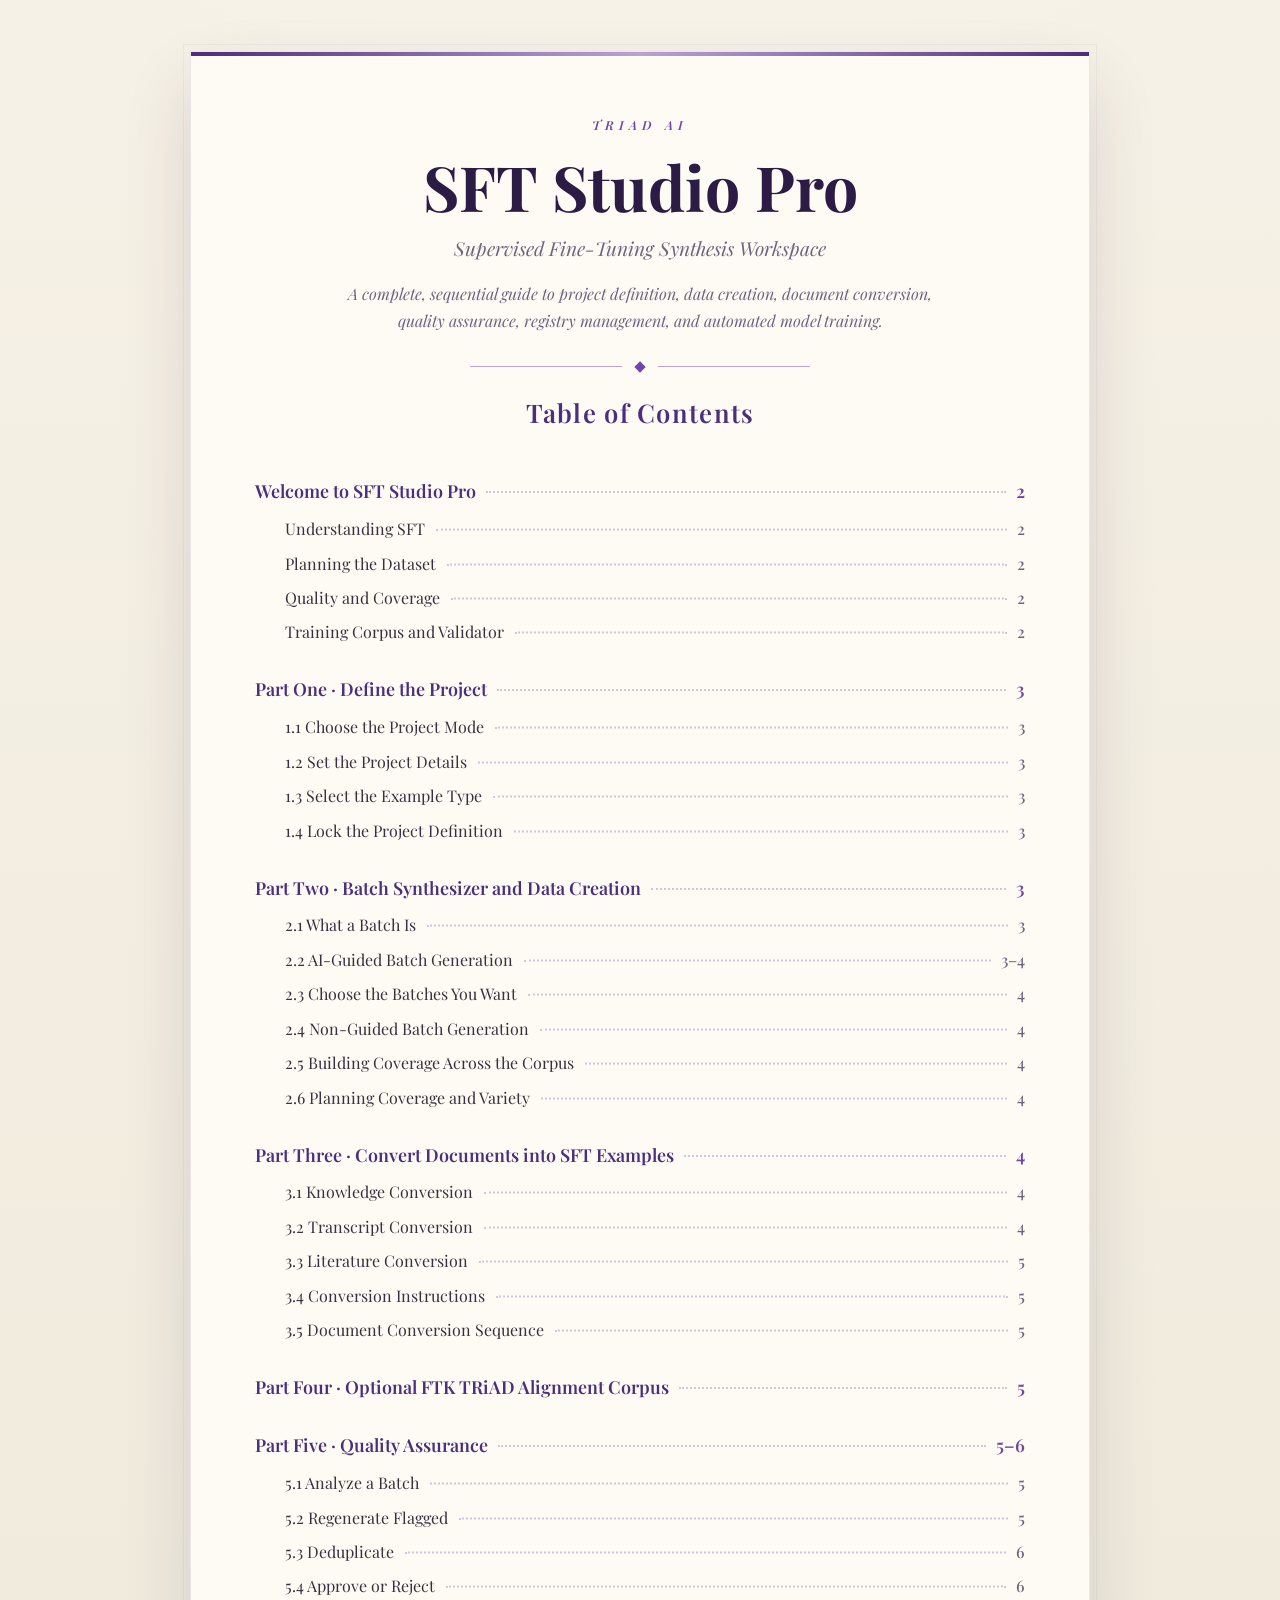
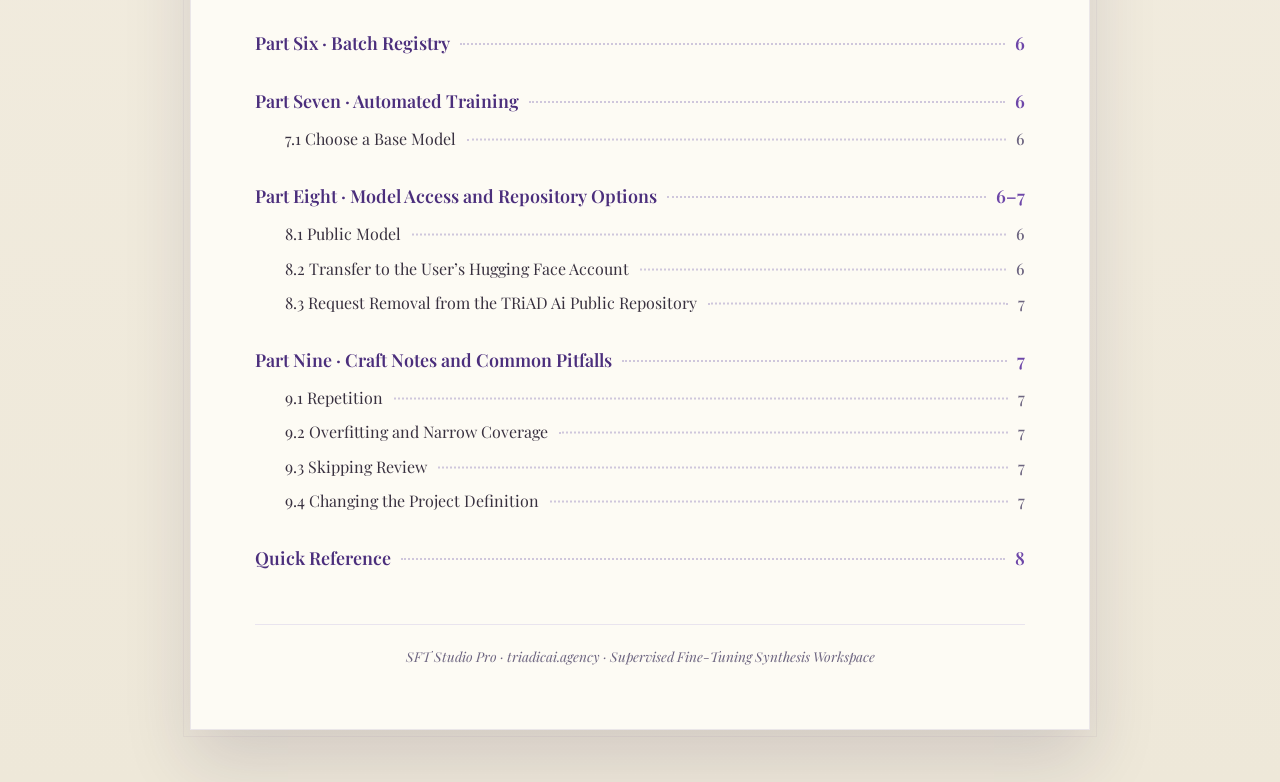
==== index.html @ 9292f86f "Add index.html via Kloak" ====
<!DOCTYPE html>
<html lang="en">
<head>
  <meta charset="UTF-8" />
  <meta name="viewport" content="width=device-width, initial-scale=1.0" />
  <title>SFT Studio Pro · User Manual · Table of Contents</title>
  <meta name="description" content="Table of contents for the SFT Studio Pro user manual — Supervised Fine-Tuning Synthesis Workspace." />
  <link rel="preconnect" href="https://fonts.googleapis.com" />
  <link rel="preconnect" href="https://fonts.gstatic.com" crossorigin />
  <link href="https://fonts.googleapis.com/css2?family=Playfair+Display:ital,wght@0,400;0,500;0,600;0,700;1,400;1,500&display=swap" rel="stylesheet" />
  <link rel="stylesheet" href="styles.css" />
</head>
<body>
  <main class="page">

    <header class="masthead">
      <p class="masthead__brand">TRiAD Ai</p>
      <h1 class="masthead__title">SFT Studio Pro</h1>
      <p class="masthead__subtitle">Supervised Fine-Tuning Synthesis Workspace</p>
      <p class="masthead__desc">A complete, sequential guide to project definition, data creation, document conversion, quality assurance, registry management, and automated model training.</p>
      <div class="masthead__rule" aria-hidden="true">
        <span class="masthead__line"></span>
        <span class="masthead__diamond"></span>
        <span class="masthead__line"></span>
      </div>
      <p class="masthead__toc">Table of Contents</p>
    </header>

    <nav class="toc" aria-label="Table of contents">
      <ul class="toc__list">

        <li class="toc__group">
          <a class="toc__row toc__row--part" href="welcome.html">
            <span class="toc__title">Welcome to SFT Studio Pro</span>
            <span class="toc__leader" aria-hidden="true"></span>
            <span class="toc__page">2</span>
          </a>
          <ul class="toc__children">
            <li><a class="toc__row toc__row--child" href="welcome.html#understanding-sft"><span class="toc__title">Understanding SFT</span><span class="toc__leader" aria-hidden="true"></span><span class="toc__page">2</span></a></li>
            <li><a class="toc__row toc__row--child" href="welcome.html#planning-the-dataset"><span class="toc__title">Planning the Dataset</span><span class="toc__leader" aria-hidden="true"></span><span class="toc__page">2</span></a></li>
            <li><a class="toc__row toc__row--child" href="welcome.html#quality-and-coverage"><span class="toc__title">Quality and Coverage</span><span class="toc__leader" aria-hidden="true"></span><span class="toc__page">2</span></a></li>
            <li><a class="toc__row toc__row--child" href="welcome.html#training-corpus-and-validator"><span class="toc__title">Training Corpus and Validator</span><span class="toc__leader" aria-hidden="true"></span><span class="toc__page">2</span></a></li>
          </ul>
        </li>

        <li class="toc__group">
          <a class="toc__row toc__row--part" href="part-one-define-the-project.html">
            <span class="toc__title">Part One · Define the Project</span>
            <span class="toc__leader" aria-hidden="true"></span>
            <span class="toc__page">3</span>
          </a>
          <ul class="toc__children">
            <li><a class="toc__row toc__row--child" href="part-one-define-the-project.html#choose-the-project-mode"><span class="toc__title">1.1 Choose the Project Mode</span><span class="toc__leader" aria-hidden="true"></span><span class="toc__page">3</span></a></li>
            <li><a class="toc__row toc__row--child" href="part-one-define-the-project.html#set-the-project-details"><span class="toc__title">1.2 Set the Project Details</span><span class="toc__leader" aria-hidden="true"></span><span class="toc__page">3</span></a></li>
            <li><a class="toc__row toc__row--child" href="part-one-define-the-project.html#select-the-example-type"><span class="toc__title">1.3 Select the Example Type</span><span class="toc__leader" aria-hidden="true"></span><span class="toc__page">3</span></a></li>
            <li><a class="toc__row toc__row--child" href="part-one-define-the-project.html#lock-the-project-definition"><span class="toc__title">1.4 Lock the Project Definition</span><span class="toc__leader" aria-hidden="true"></span><span class="toc__page">3</span></a></li>
          </ul>
        </li>

        <li class="toc__group">
          <a class="toc__row toc__row--part" href="part-two-batch-synthesizer.html">
            <span class="toc__title">Part Two · Batch Synthesizer and Data Creation</span>
            <span class="toc__leader" aria-hidden="true"></span>
            <span class="toc__page">3</span>
          </a>
          <ul class="toc__children">
            <li><a class="toc__row toc__row--child" href="part-two-batch-synthesizer.html#what-a-batch-is"><span class="toc__title">2.1 What a Batch Is</span><span class="toc__leader" aria-hidden="true"></span><span class="toc__page">3</span></a></li>
            <li><a class="toc__row toc__row--child" href="part-two-batch-synthesizer.html#ai-guided-batch-generation"><span class="toc__title">2.2 AI-Guided Batch Generation</span><span class="toc__leader" aria-hidden="true"></span><span class="toc__page">3–4</span></a></li>
            <li><a class="toc__row toc__row--child" href="part-two-batch-synthesizer.html#choose-the-batches-you-want"><span class="toc__title">2.3 Choose the Batches You Want</span><span class="toc__leader" aria-hidden="true"></span><span class="toc__page">4</span></a></li>
            <li><a class="toc__row toc__row--child" href="part-two-batch-synthesizer.html#non-guided-batch-generation"><span class="toc__title">2.4 Non-Guided Batch Generation</span><span class="toc__leader" aria-hidden="true"></span><span class="toc__page">4</span></a></li>
            <li><a class="toc__row toc__row--child" href="part-two-batch-synthesizer.html#building-coverage-across-the-corpus"><span class="toc__title">2.5 Building Coverage Across the Corpus</span><span class="toc__leader" aria-hidden="true"></span><span class="toc__page">4</span></a></li>
            <li><a class="toc__row toc__row--child" href="part-two-batch-synthesizer.html#planning-coverage-and-variety"><span class="toc__title">2.6 Planning Coverage and Variety</span><span class="toc__leader" aria-hidden="true"></span><span class="toc__page">4</span></a></li>
          </ul>
        </li>

        <li class="toc__group">
          <a class="toc__row toc__row--part" href="part-three-document-converter.html">
            <span class="toc__title">Part Three · Convert Documents into SFT Examples</span>
            <span class="toc__leader" aria-hidden="true"></span>
            <span class="toc__page">4</span>
          </a>
          <ul class="toc__children">
            <li><a class="toc__row toc__row--child" href="part-three-document-converter.html#knowledge-conversion"><span class="toc__title">3.1 Knowledge Conversion</span><span class="toc__leader" aria-hidden="true"></span><span class="toc__page">4</span></a></li>
            <li><a class="toc__row toc__row--child" href="part-three-document-converter.html#transcript-conversion"><span class="toc__title">3.2 Transcript Conversion</span><span class="toc__leader" aria-hidden="true"></span><span class="toc__page">4</span></a></li>
            <li><a class="toc__row toc__row--child" href="part-three-document-converter.html#literature-conversion"><span class="toc__title">3.3 Literature Conversion</span><span class="toc__leader" aria-hidden="true"></span><span class="toc__page">5</span></a></li>
            <li><a class="toc__row toc__row--child" href="part-three-document-converter.html#conversion-instructions"><span class="toc__title">3.4 Conversion Instructions</span><span class="toc__leader" aria-hidden="true"></span><span class="toc__page">5</span></a></li>
            <li><a class="toc__row toc__row--child" href="part-three-document-converter.html#document-conversion-sequence"><span class="toc__title">3.5 Document Conversion Sequence</span><span class="toc__leader" aria-hidden="true"></span><span class="toc__page">5</span></a></li>
          </ul>
        </li>

        <li class="toc__group">
          <a class="toc__row toc__row--part" href="part-four-ftk-corpus.html">
            <span class="toc__title">Part Four · Optional FTK TRiAD Alignment Corpus</span>
            <span class="toc__leader" aria-hidden="true"></span>
            <span class="toc__page">5</span>
          </a>
        </li>

        <li class="toc__group">
          <a class="toc__row toc__row--part" href="part-five-quality-assurance.html">
            <span class="toc__title">Part Five · Quality Assurance</span>
            <span class="toc__leader" aria-hidden="true"></span>
            <span class="toc__page">5–6</span>
          </a>
          <ul class="toc__children">
            <li><a class="toc__row toc__row--child" href="part-five-quality-assurance.html#analyze-a-batch"><span class="toc__title">5.1 Analyze a Batch</span><span class="toc__leader" aria-hidden="true"></span><span class="toc__page">5</span></a></li>
            <li><a class="toc__row toc__row--child" href="part-five-quality-assurance.html#regenerate-flagged"><span class="toc__title">5.2 Regenerate Flagged</span><span class="toc__leader" aria-hidden="true"></span><span class="toc__page">5</span></a></li>
            <li><a class="toc__row toc__row--child" href="part-five-quality-assurance.html#deduplicate"><span class="toc__title">5.3 Deduplicate</span><span class="toc__leader" aria-hidden="true"></span><span class="toc__page">6</span></a></li>
            <li><a class="toc__row toc__row--child" href="part-five-quality-assurance.html#approve-or-reject"><span class="toc__title">5.4 Approve or Reject</span><span class="toc__leader" aria-hidden="true"></span><span class="toc__page">6</span></a></li>
          </ul>
        </li>

        <li class="toc__group">
          <a class="toc__row toc__row--part" href="part-six-batch-registry.html">
            <span class="toc__title">Part Six · Batch Registry</span>
            <span class="toc__leader" aria-hidden="true"></span>
            <span class="toc__page">6</span>
          </a>
        </li>

        <li class="toc__group">
          <a class="toc__row toc__row--part" href="part-seven-automated-training.html">
            <span class="toc__title">Part Seven · Automated Training</span>
            <span class="toc__leader" aria-hidden="true"></span>
            <span class="toc__page">6</span>
          </a>
          <ul class="toc__children">
            <li><a class="toc__row toc__row--child" href="part-seven-automated-training.html#choose-a-base-model"><span class="toc__title">7.1 Choose a Base Model</span><span class="toc__leader" aria-hidden="true"></span><span class="toc__page">6</span></a></li>
          </ul>
        </li>

        <li class="toc__group">
          <a class="toc__row toc__row--part" href="part-eight-model-access.html">
            <span class="toc__title">Part Eight · Model Access and Repository Options</span>
            <span class="toc__leader" aria-hidden="true"></span>
            <span class="toc__page">6–7</span>
          </a>
          <ul class="toc__children">
            <li><a class="toc__row toc__row--child" href="part-eight-model-access.html#public-model"><span class="toc__title">8.1 Public Model</span><span class="toc__leader" aria-hidden="true"></span><span class="toc__page">6</span></a></li>
            <li><a class="toc__row toc__row--child" href="part-eight-model-access.html#transfer-to-hugging-face"><span class="toc__title">8.2 Transfer to the User’s Hugging Face Account</span><span class="toc__leader" aria-hidden="true"></span><span class="toc__page">6</span></a></li>
            <li><a class="toc__row toc__row--child" href="part-eight-model-access.html#request-removal"><span class="toc__title">8.3 Request Removal from the TRiAD Ai Public Repository</span><span class="toc__leader" aria-hidden="true"></span><span class="toc__page">7</span></a></li>
          </ul>
        </li>

        <li class="toc__group">
          <a class="toc__row toc__row--part" href="part-nine-craft-notes.html">
            <span class="toc__title">Part Nine · Craft Notes and Common Pitfalls</span>
            <span class="toc__leader" aria-hidden="true"></span>
            <span class="toc__page">7</span>
          </a>
          <ul class="toc__children">
            <li><a class="toc__row toc__row--child" href="part-nine-craft-notes.html#repetition"><span class="toc__title">9.1 Repetition</span><span class="toc__leader" aria-hidden="true"></span><span class="toc__page">7</span></a></li>
            <li><a class="toc__row toc__row--child" href="part-nine-craft-notes.html#overfitting-and-narrow-coverage"><span class="toc__title">9.2 Overfitting and Narrow Coverage</span><span class="toc__leader" aria-hidden="true"></span><span class="toc__page">7</span></a></li>
            <li><a class="toc__row toc__row--child" href="part-nine-craft-notes.html#skipping-review"><span class="toc__title">9.3 Skipping Review</span><span class="toc__leader" aria-hidden="true"></span><span class="toc__page">7</span></a></li>
            <li><a class="toc__row toc__row--child" href="part-nine-craft-notes.html#changing-the-project-definition"><span class="toc__title">9.4 Changing the Project Definition</span><span class="toc__leader" aria-hidden="true"></span><span class="toc__page">7</span></a></li>
          </ul>
        </li>

        <li class="toc__group">
          <a class="toc__row toc__row--part" href="quick-reference.html">
            <span class="toc__title">Quick Reference</span>
            <span class="toc__leader" aria-hidden="true"></span>
            <span class="toc__page">8</span>
          </a>
        </li>

      </ul>
    </nav>

    <footer class="colophon">
      <p>SFT Studio Pro · triadicai.agency · Supervised Fine-Tuning Synthesis Workspace</p>
    </footer>

  </main>
</body>
</html>
---- styles.css ----
/* SFT Studio Pro · User Manual
   Palette: purple / light grey / cream · Typeface: Playfair Display */

:root {
  --cream: #f6f1e6;
  --cream-deep: #eee8d9;
  --paper: #fdfbf4;

  --grey-050: #f2eff5;
  --grey-100: #e9e4ee;
  --grey-300: #cfc7dc;

  --purple-300: #b7a3d6;
  --purple-500: #6d46a8;
  --purple-700: #4b2e7c;
  --purple-900: #2c1b45;

  --ink: #38303f;
  --ink-soft: #6d6580;

  --shadow: 0 32px 64px rgba(44, 27, 69, 0.14);
}

* {
  box-sizing: border-box;
}

body {
  margin: 0;
  min-height: 100vh;
  background:
    radial-gradient(1200px 600px at 50% -10%, #faf6ec 0%, transparent 60%),
    linear-gradient(180deg, var(--cream) 0%, var(--cream-deep) 100%);
  font-family: "Playfair Display", Georgia, "Times New Roman", serif;
  color: var(--ink);
  padding: clamp(1rem, 4vw, 3.5rem) 1rem;
}

/* ---------- Paper sheet ---------- */

.page {
  max-width: 900px;
  margin: 0 auto;
  background: var(--paper);
  border: 1px solid rgba(75, 46, 124, 0.10);
  outline: 1px solid rgba(75, 46, 124, 0.05);
  outline-offset: 6px;
  box-shadow: var(--shadow);
  padding: clamp(2rem, 5vw, 4rem) clamp(1.25rem, 5vw, 4rem);
  position: relative;
}

.page::before {
  content: "";
  position: absolute;
  inset: 0 0 auto 0;
  height: 4px;
  background: linear-gradient(90deg, var(--purple-700), var(--purple-300), var(--purple-700));
}

/* ---------- Masthead (ToC) ---------- */

.masthead {
  text-align: center;
}

.masthead__brand {
  margin: 0 0 1.25rem;
  font-size: 0.78rem;
  font-weight: 600;
  font-style: italic;
  letter-spacing: 0.42em;
  text-transform: uppercase;
  color: var(--purple-500);
}

.masthead__title {
  margin: 0;
  font-size: clamp(2.4rem, 6.5vw, 3.9rem);
  font-weight: 700;
  line-height: 1.08;
  color: var(--purple-900);
}

.masthead__subtitle {
  margin: 0.9rem 0 0;
  font-size: clamp(1rem, 2.4vw, 1.2rem);
  font-style: italic;
  color: var(--ink-soft);
}

.masthead__desc {
  margin: 1.2rem auto 0;
  max-width: 38rem;
  font-size: 1rem;
  font-style: italic;
  line-height: 1.7;
  color: var(--ink-soft);
}

.masthead__rule {
  display: flex;
  align-items: center;
  justify-content: center;
  gap: 0.85rem;
  margin: 1.75rem auto 1.5rem;
  max-width: 340px;
}

.masthead__line {
  flex: 1;
  height: 1px;
  background: var(--purple-300);
}

.masthead__diamond {
  width: 8px;
  height: 8px;
  background: var(--purple-500);
  transform: rotate(45deg);
  flex: none;
}

.masthead__toc {
  margin: 0;
  font-size: clamp(1.25rem, 3vw, 1.6rem);
  font-weight: 600;
  letter-spacing: 0.05em;
  color: var(--purple-700);
}

/* ---------- Table of contents ---------- */

.toc {
  margin-top: 2.75rem;
}

.toc__list,
.toc__children {
  list-style: none;
  margin: 0;
  padding: 0;
}

.toc__group + .toc__group {
  margin-top: 1.35rem;
}

.toc__children {
  padding-left: 1.9rem;
  margin-top: 0.15rem;
}

.toc__row {
  display: flex;
  align-items: baseline;
  text-decoration: none;
  color: inherit;
  padding: 0.42rem 0.9rem;
  margin: 0 -0.9rem;
  border-radius: 6px;
  transition: background-color 160ms ease;
}

.toc__row:hover {
  background-color: var(--grey-050);
}

.toc__row:focus-visible {
  outline: 2px solid var(--purple-500);
  outline-offset: 2px;
}

.toc__row--part {
  font-size: 1.12rem;
  font-weight: 600;
  color: var(--purple-700);
}

.toc__row--part .toc__page {
  font-weight: 600;
  color: var(--purple-500);
}

.toc__row--child {
  font-size: 1rem;
  font-weight: 400;
  color: var(--ink);
}

.toc__leader {
  flex: 1 1 auto;
  min-width: 1.75rem;
  margin: 0 0.65rem;
  border-bottom: 2px dotted var(--grey-300);
  transform: translateY(-0.28em);
}

.toc__page {
  flex: none;
  font-variant-numeric: tabular-nums;
  font-weight: 500;
  color: var(--ink-soft);
  text-align: right;
}

/* ---------- Content page chrome ---------- */

.topline {
  display: flex;
  align-items: center;
  justify-content: space-between;
  gap: 1rem;
  margin-bottom: 2.25rem;
  padding-bottom: 1rem;
  border-bottom: 1px solid var(--grey-100);
}

.topline__brand {
  font-size: 0.75rem;
  font-style: italic;
  letter-spacing: 0.35em;
  text-transform: uppercase;
  color: var(--purple-500);
}

.topline a {
  font-size: 0.95rem;
  font-weight: 600;
  color: var(--purple-700);
  text-decoration: none;
}

.topline a:hover {
  text-decoration: underline;
}

.doc-head {
  margin-bottom: 2rem;
}

.doc-head__kicker {
  margin: 0 0 0.5rem;
  font-size: 0.75rem;
  font-style: italic;
  letter-spacing: 0.35em;
  text-transform: uppercase;
  color: var(--purple-500);
}

.doc-head h1 {
  margin: 0;
  font-size: clamp(1.9rem, 4.5vw, 2.6rem);
  font-weight: 700;
  line-height: 1.15;
  color: var(--purple-900);
}

.doc__section {
  scroll-margin-top: 1.5rem;
}

.doc h2 {
  margin: 2.4rem 0 0.75rem;
  font-size: 1.45rem;
  font-weight: 700;
  color: var(--purple-700);
}

.doc h2:first-of-type {
  margin-top: 0;
}

.doc h3 {
  margin: 1.75rem 0 0.5rem;
  font-size: 1.15rem;
  font-weight: 600;
  color: var(--purple-700);
}

.doc p {
  margin: 0.8rem 0;
  font-size: 1.02rem;
  line-height: 1.75;
}

.doc ul,
.doc ol {
  margin: 0.8rem 0;
  padding-left: 1.5rem;
  font-size: 1.02rem;
  line-height: 1.75;
}

.doc li + li {
  margin-top: 0.35rem;
}

.doc strong {
  color: var(--purple-900);
}

.doc hr {
  margin: 2.5rem auto;
  border: none;
  border-top: 1px solid var(--grey-100);
}

/* ---------- Tables ---------- */

.table-scroll {
  overflow-x: auto;
  margin: 1.1rem 0 1.5rem;
  border: 1px solid var(--grey-100);
  border-radius: 8px;
}

.table-scroll table {
  width: 100%;
  border-collapse: collapse;
  font-size: 0.98rem;
  line-height: 1.5;
  background: var(--paper);
}

.table-scroll th {
  background: var(--grey-050);
  color: var(--purple-700);
  font-weight: 700;
  text-align: left;
  padding: 0.7rem 0.9rem;
  border-bottom: 2px solid var(--purple-300);
  white-space: nowrap;
}

.table-scroll td {
  padding: 0.65rem 0.9rem;
  border-bottom: 1px solid var(--grey-100);
  vertical-align: top;
}

.table-scroll tr:last-child td {
  border-bottom: none;
}

.table-scroll tr:hover td {
  background: var(--grey-050);
}

/* ---------- Prev / next navigation ---------- */

.pagenav {
  display: grid;
  grid-template-columns: 1fr auto 1fr;
  align-items: center;
  gap: 1rem;
  margin-top: 3rem;
  padding-top: 1.5rem;
  border-top: 1px solid var(--grey-100);
}

.pagenav a {
  display: inline-block;
  padding: 0.6rem 1rem;
  border: 1px solid var(--grey-300);
  border-radius: 6px;
  font-size: 0.95rem;
  font-weight: 600;
  color: var(--purple-700);
  text-decoration: none;
  transition: background-color 160ms ease, border-color 160ms ease;
}

.pagenav a:hover {
  background: var(--grey-050);
  border-color: var(--purple-300);
}

.pagenav__toc {
  text-align: center;
}

.pagenav__next {
  text-align: right;
  justify-self: end;
}

.pagenav__spacer {
  visibility: hidden;
}

/* ---------- Colophon ---------- */

.colophon {
  margin-top: 3rem;
  padding-top: 1.4rem;
  border-top: 1px solid var(--grey-100);
  text-align: center;
}

.colophon p {
  margin: 0;
  font-size: 0.85rem;
  font-style: italic;
  color: var(--ink-soft);
}

/* ---------- Responsive ---------- */

@media (max-width: 640px) {
  .toc__children {
    padding-left: 1.05rem;
  }

  .toc__row--part {
    font-size: 1.05rem;
  }

  .toc__row--child {
    font-size: 0.95rem;
  }

  .pagenav {
    grid-template-columns: 1fr;
    text-align: center;
  }

  .pagenav__next {
    justify-self: stretch;
  }

  .pagenav__spacer {
    display: none;
  }
}
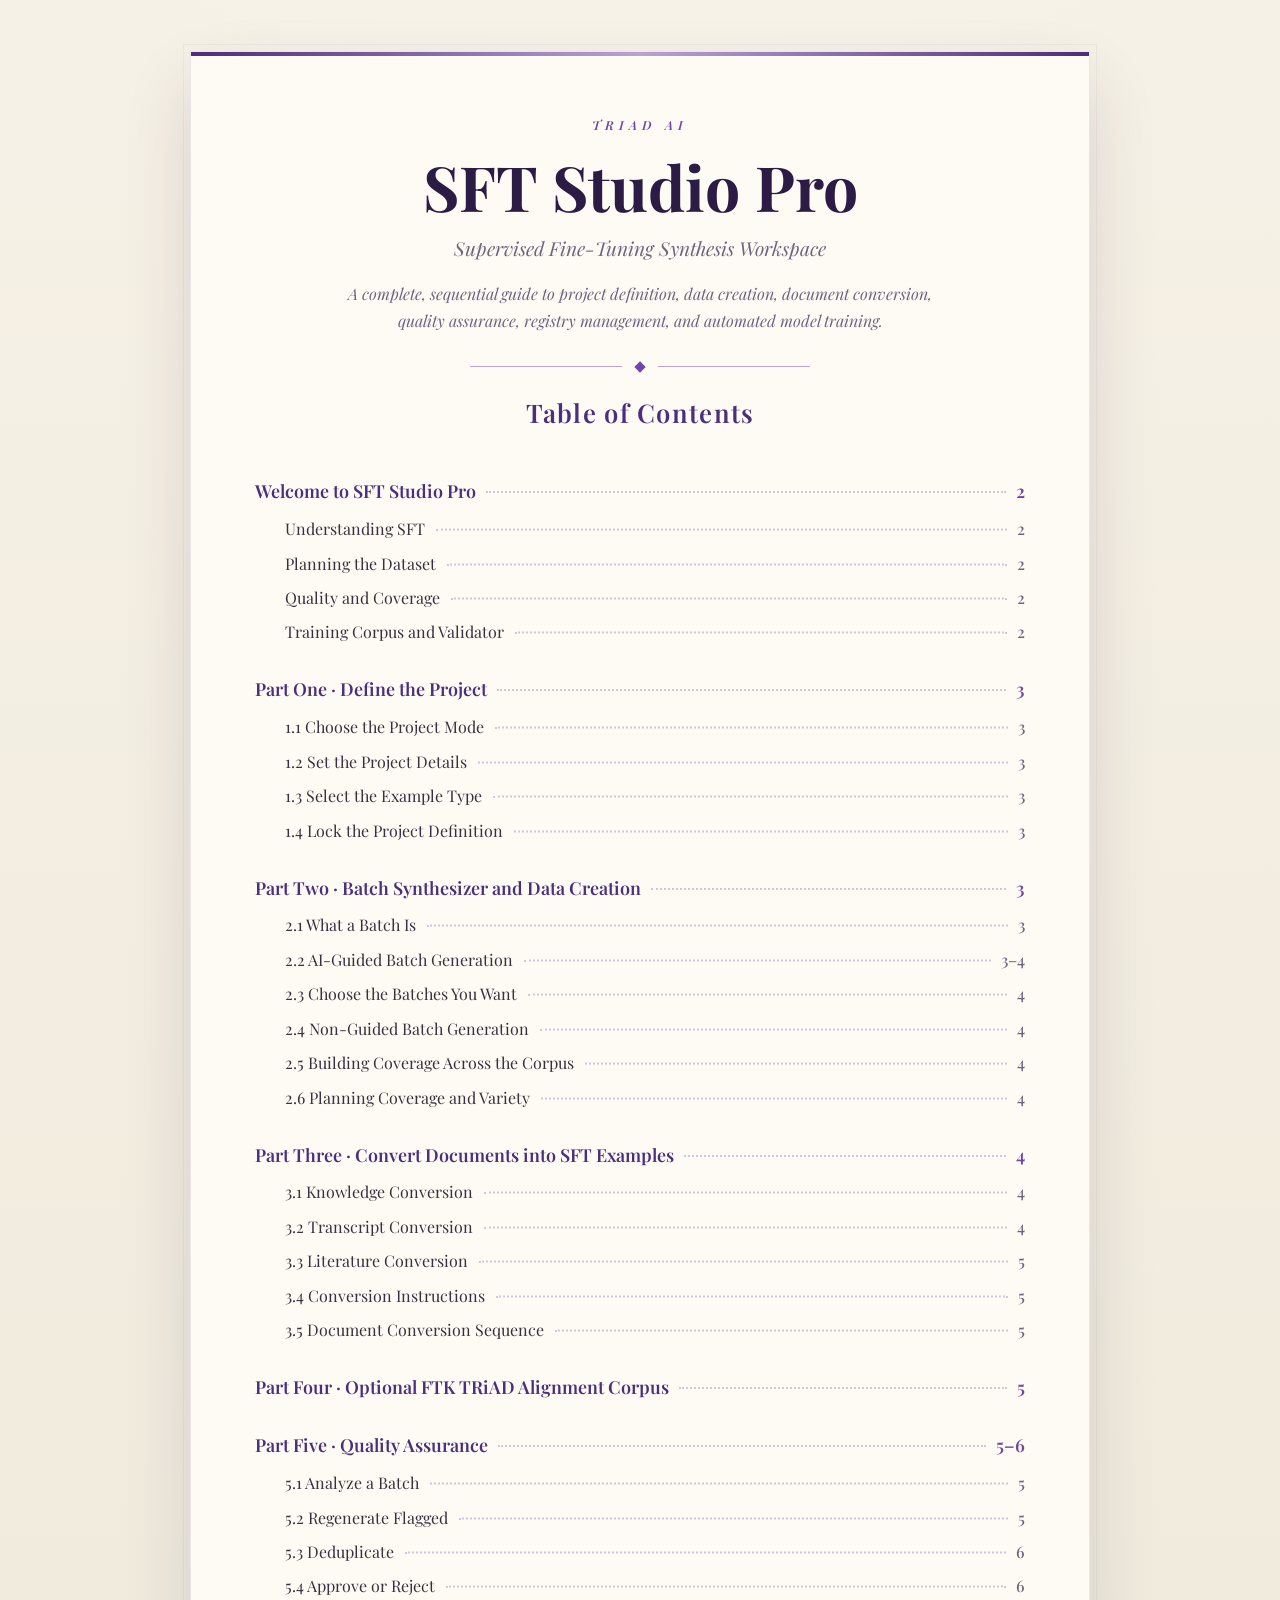
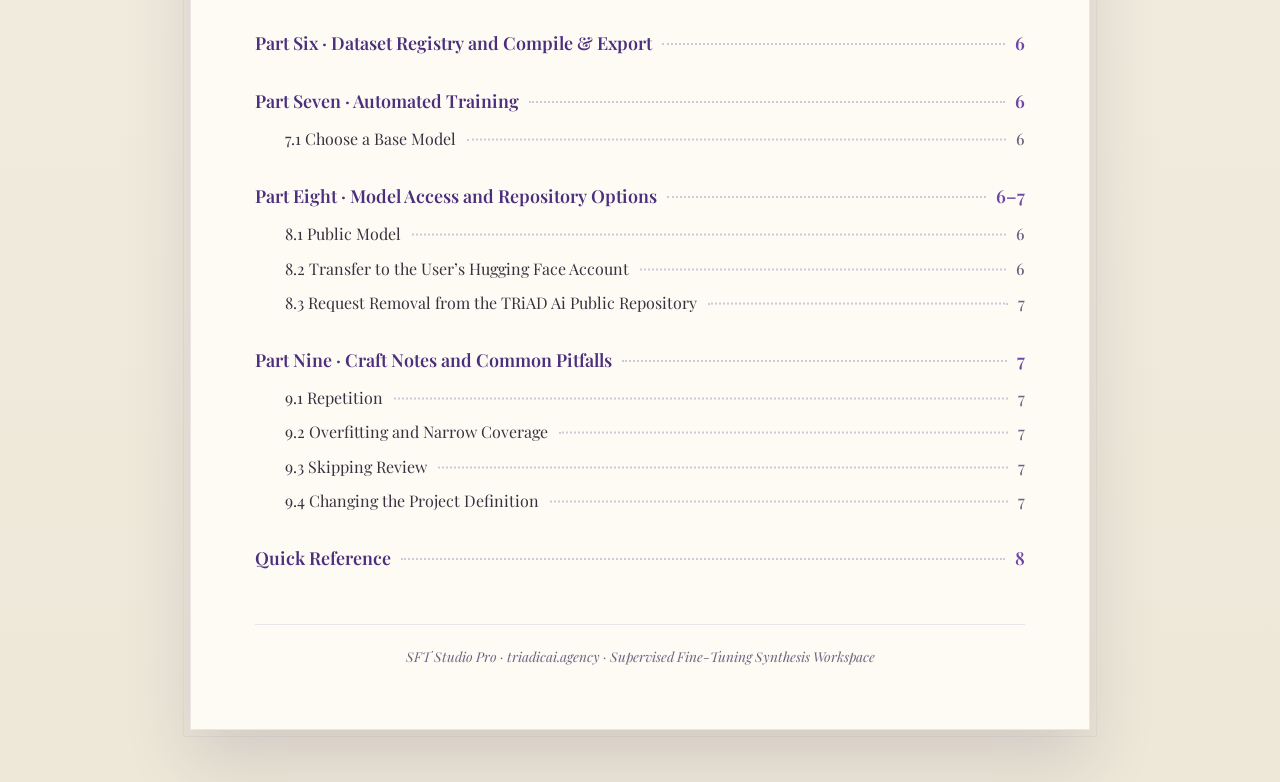
==== commit 7fe5569e: "Add index.html via Kloak" ====
--- a/index.html
+++ b/index.html
@@ -112,7 +112,7 @@
 
         <li class="toc__group">
           <a class="toc__row toc__row--part" href="part-six-batch-registry.html">
-            <span class="toc__title">Part Six · Batch Registry</span>
+            <span class="toc__title">Part Six · Dataset Registry and Compile &amp; Export</span>
             <span class="toc__leader" aria-hidden="true"></span>
             <span class="toc__page">6</span>
           </a>
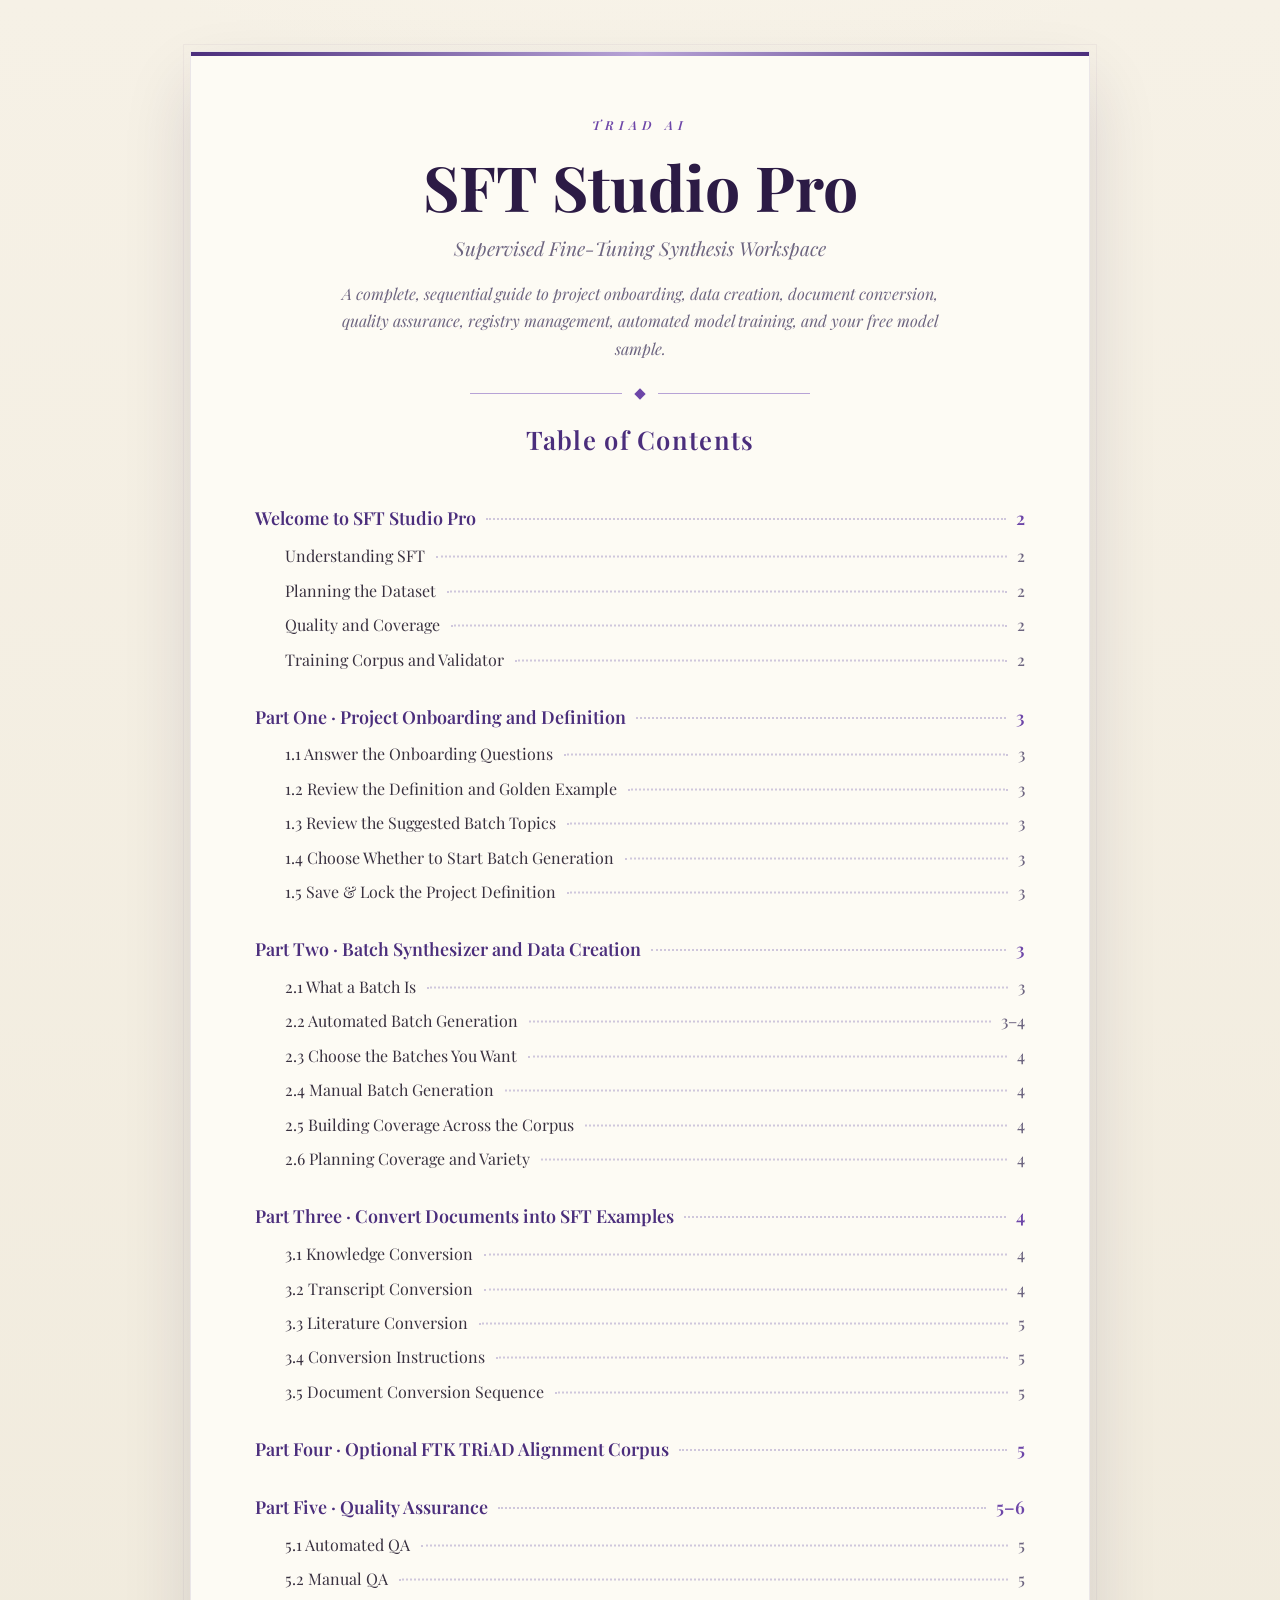
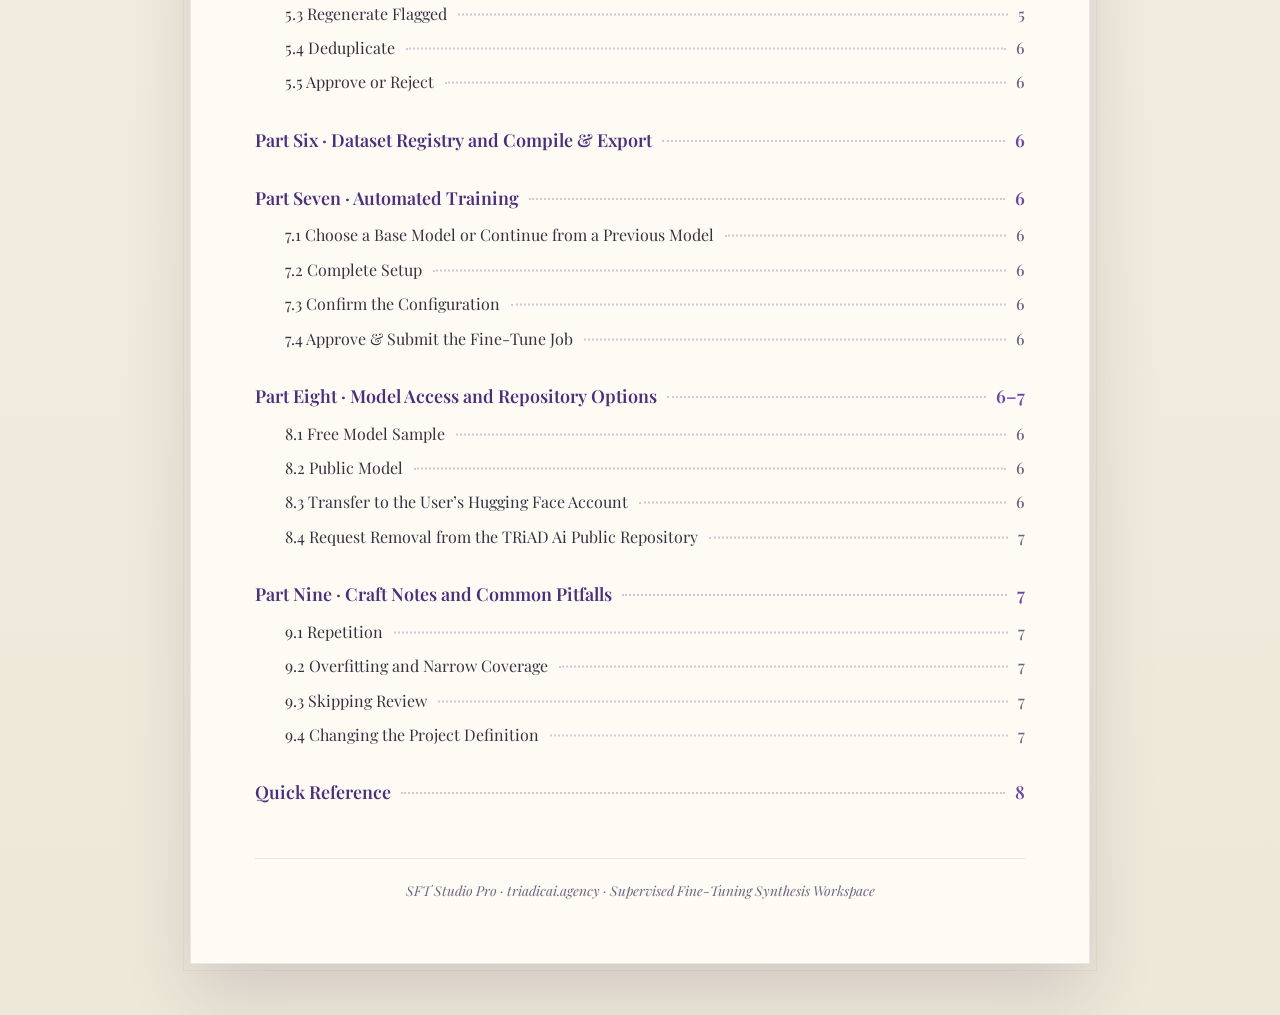
==== commit bed07bd4: "Add index.html via Kloak" ====
--- a/index.html
+++ b/index.html
@@ -17,7 +17,7 @@
       <p class="masthead__brand">TRiAD Ai</p>
       <h1 class="masthead__title">SFT Studio Pro</h1>
       <p class="masthead__subtitle">Supervised Fine-Tuning Synthesis Workspace</p>
-      <p class="masthead__desc">A complete, sequential guide to project definition, data creation, document conversion, quality assurance, registry management, and automated model training.</p>
+      <p class="masthead__desc">A complete, sequential guide to project onboarding, data creation, document conversion, quality assurance, registry management, automated model training, and your free model sample.</p>
       <div class="masthead__rule" aria-hidden="true">
         <span class="masthead__line"></span>
         <span class="masthead__diamond"></span>
@@ -45,15 +45,16 @@
 
         <li class="toc__group">
           <a class="toc__row toc__row--part" href="part-one-define-the-project.html">
-            <span class="toc__title">Part One · Define the Project</span>
+            <span class="toc__title">Part One · Project Onboarding and Definition</span>
             <span class="toc__leader" aria-hidden="true"></span>
             <span class="toc__page">3</span>
           </a>
           <ul class="toc__children">
-            <li><a class="toc__row toc__row--child" href="part-one-define-the-project.html#choose-the-project-mode"><span class="toc__title">1.1 Choose the Project Mode</span><span class="toc__leader" aria-hidden="true"></span><span class="toc__page">3</span></a></li>
-            <li><a class="toc__row toc__row--child" href="part-one-define-the-project.html#set-the-project-details"><span class="toc__title">1.2 Set the Project Details</span><span class="toc__leader" aria-hidden="true"></span><span class="toc__page">3</span></a></li>
-            <li><a class="toc__row toc__row--child" href="part-one-define-the-project.html#select-the-example-type"><span class="toc__title">1.3 Select the Example Type</span><span class="toc__leader" aria-hidden="true"></span><span class="toc__page">3</span></a></li>
-            <li><a class="toc__row toc__row--child" href="part-one-define-the-project.html#lock-the-project-definition"><span class="toc__title">1.4 Lock the Project Definition</span><span class="toc__leader" aria-hidden="true"></span><span class="toc__page">3</span></a></li>
+            <li><a class="toc__row toc__row--child" href="part-one-define-the-project.html#answer-the-onboarding-questions"><span class="toc__title">1.1 Answer the Onboarding Questions</span><span class="toc__leader" aria-hidden="true"></span><span class="toc__page">3</span></a></li>
+            <li><a class="toc__row toc__row--child" href="part-one-define-the-project.html#review-the-definition-and-golden-example"><span class="toc__title">1.2 Review the Definition and Golden Example</span><span class="toc__leader" aria-hidden="true"></span><span class="toc__page">3</span></a></li>
+            <li><a class="toc__row toc__row--child" href="part-one-define-the-project.html#review-the-suggested-batch-topics"><span class="toc__title">1.3 Review the Suggested Batch Topics</span><span class="toc__leader" aria-hidden="true"></span><span class="toc__page">3</span></a></li>
+            <li><a class="toc__row toc__row--child" href="part-one-define-the-project.html#choose-whether-to-start-batch-generation"><span class="toc__title">1.4 Choose Whether to Start Batch Generation</span><span class="toc__leader" aria-hidden="true"></span><span class="toc__page">3</span></a></li>
+            <li><a class="toc__row toc__row--child" href="part-one-define-the-project.html#save-and-lock"><span class="toc__title">1.5 Save &amp; Lock the Project Definition</span><span class="toc__leader" aria-hidden="true"></span><span class="toc__page">3</span></a></li>
           </ul>
         </li>
 
@@ -65,9 +66,9 @@
           </a>
           <ul class="toc__children">
             <li><a class="toc__row toc__row--child" href="part-two-batch-synthesizer.html#what-a-batch-is"><span class="toc__title">2.1 What a Batch Is</span><span class="toc__leader" aria-hidden="true"></span><span class="toc__page">3</span></a></li>
-            <li><a class="toc__row toc__row--child" href="part-two-batch-synthesizer.html#ai-guided-batch-generation"><span class="toc__title">2.2 AI-Guided Batch Generation</span><span class="toc__leader" aria-hidden="true"></span><span class="toc__page">3–4</span></a></li>
+            <li><a class="toc__row toc__row--child" href="part-two-batch-synthesizer.html#ai-guided-batch-generation"><span class="toc__title">2.2 Automated Batch Generation</span><span class="toc__leader" aria-hidden="true"></span><span class="toc__page">3–4</span></a></li>
             <li><a class="toc__row toc__row--child" href="part-two-batch-synthesizer.html#choose-the-batches-you-want"><span class="toc__title">2.3 Choose the Batches You Want</span><span class="toc__leader" aria-hidden="true"></span><span class="toc__page">4</span></a></li>
-            <li><a class="toc__row toc__row--child" href="part-two-batch-synthesizer.html#non-guided-batch-generation"><span class="toc__title">2.4 Non-Guided Batch Generation</span><span class="toc__leader" aria-hidden="true"></span><span class="toc__page">4</span></a></li>
+            <li><a class="toc__row toc__row--child" href="part-two-batch-synthesizer.html#non-guided-batch-generation"><span class="toc__title">2.4 Manual Batch Generation</span><span class="toc__leader" aria-hidden="true"></span><span class="toc__page">4</span></a></li>
             <li><a class="toc__row toc__row--child" href="part-two-batch-synthesizer.html#building-coverage-across-the-corpus"><span class="toc__title">2.5 Building Coverage Across the Corpus</span><span class="toc__leader" aria-hidden="true"></span><span class="toc__page">4</span></a></li>
             <li><a class="toc__row toc__row--child" href="part-two-batch-synthesizer.html#planning-coverage-and-variety"><span class="toc__title">2.6 Planning Coverage and Variety</span><span class="toc__leader" aria-hidden="true"></span><span class="toc__page">4</span></a></li>
           </ul>
@@ -103,10 +104,11 @@
             <span class="toc__page">5–6</span>
           </a>
           <ul class="toc__children">
-            <li><a class="toc__row toc__row--child" href="part-five-quality-assurance.html#analyze-a-batch"><span class="toc__title">5.1 Analyze a Batch</span><span class="toc__leader" aria-hidden="true"></span><span class="toc__page">5</span></a></li>
-            <li><a class="toc__row toc__row--child" href="part-five-quality-assurance.html#regenerate-flagged"><span class="toc__title">5.2 Regenerate Flagged</span><span class="toc__leader" aria-hidden="true"></span><span class="toc__page">5</span></a></li>
-            <li><a class="toc__row toc__row--child" href="part-five-quality-assurance.html#deduplicate"><span class="toc__title">5.3 Deduplicate</span><span class="toc__leader" aria-hidden="true"></span><span class="toc__page">6</span></a></li>
-            <li><a class="toc__row toc__row--child" href="part-five-quality-assurance.html#approve-or-reject"><span class="toc__title">5.4 Approve or Reject</span><span class="toc__leader" aria-hidden="true"></span><span class="toc__page">6</span></a></li>
+            <li><a class="toc__row toc__row--child" href="part-five-quality-assurance.html#automated-qa"><span class="toc__title">5.1 Automated QA</span><span class="toc__leader" aria-hidden="true"></span><span class="toc__page">5</span></a></li>
+            <li><a class="toc__row toc__row--child" href="part-five-quality-assurance.html#manual-qa"><span class="toc__title">5.2 Manual QA</span><span class="toc__leader" aria-hidden="true"></span><span class="toc__page">5</span></a></li>
+            <li><a class="toc__row toc__row--child" href="part-five-quality-assurance.html#regenerate-flagged"><span class="toc__title">5.3 Regenerate Flagged</span><span class="toc__leader" aria-hidden="true"></span><span class="toc__page">5</span></a></li>
+            <li><a class="toc__row toc__row--child" href="part-five-quality-assurance.html#deduplicate"><span class="toc__title">5.4 Deduplicate</span><span class="toc__leader" aria-hidden="true"></span><span class="toc__page">6</span></a></li>
+            <li><a class="toc__row toc__row--child" href="part-five-quality-assurance.html#approve-or-reject"><span class="toc__title">5.5 Approve or Reject</span><span class="toc__leader" aria-hidden="true"></span><span class="toc__page">6</span></a></li>
           </ul>
         </li>
 
@@ -125,7 +127,10 @@
             <span class="toc__page">6</span>
           </a>
           <ul class="toc__children">
-            <li><a class="toc__row toc__row--child" href="part-seven-automated-training.html#choose-a-base-model"><span class="toc__title">7.1 Choose a Base Model</span><span class="toc__leader" aria-hidden="true"></span><span class="toc__page">6</span></a></li>
+            <li><a class="toc__row toc__row--child" href="part-seven-automated-training.html#choose-a-base-model"><span class="toc__title">7.1 Choose a Base Model or Continue from a Previous Model</span><span class="toc__leader" aria-hidden="true"></span><span class="toc__page">6</span></a></li>
+            <li><a class="toc__row toc__row--child" href="part-seven-automated-training.html#complete-setup"><span class="toc__title">7.2 Complete Setup</span><span class="toc__leader" aria-hidden="true"></span><span class="toc__page">6</span></a></li>
+            <li><a class="toc__row toc__row--child" href="part-seven-automated-training.html#confirm-the-configuration"><span class="toc__title">7.3 Confirm the Configuration</span><span class="toc__leader" aria-hidden="true"></span><span class="toc__page">6</span></a></li>
+            <li><a class="toc__row toc__row--child" href="part-seven-automated-training.html#submit-the-training-run"><span class="toc__title">7.4 Approve &amp; Submit the Fine-Tune Job</span><span class="toc__leader" aria-hidden="true"></span><span class="toc__page">6</span></a></li>
           </ul>
         </li>
 
@@ -136,9 +141,10 @@
             <span class="toc__page">6–7</span>
           </a>
           <ul class="toc__children">
-            <li><a class="toc__row toc__row--child" href="part-eight-model-access.html#public-model"><span class="toc__title">8.1 Public Model</span><span class="toc__leader" aria-hidden="true"></span><span class="toc__page">6</span></a></li>
-            <li><a class="toc__row toc__row--child" href="part-eight-model-access.html#transfer-to-hugging-face"><span class="toc__title">8.2 Transfer to the User’s Hugging Face Account</span><span class="toc__leader" aria-hidden="true"></span><span class="toc__page">6</span></a></li>
-            <li><a class="toc__row toc__row--child" href="part-eight-model-access.html#request-removal"><span class="toc__title">8.3 Request Removal from the TRiAD Ai Public Repository</span><span class="toc__leader" aria-hidden="true"></span><span class="toc__page">7</span></a></li>
+            <li><a class="toc__row toc__row--child" href="part-eight-model-access.html#free-model-sample"><span class="toc__title">8.1 Free Model Sample</span><span class="toc__leader" aria-hidden="true"></span><span class="toc__page">6</span></a></li>
+            <li><a class="toc__row toc__row--child" href="part-eight-model-access.html#public-model"><span class="toc__title">8.2 Public Model</span><span class="toc__leader" aria-hidden="true"></span><span class="toc__page">6</span></a></li>
+            <li><a class="toc__row toc__row--child" href="part-eight-model-access.html#transfer-to-hugging-face"><span class="toc__title">8.3 Transfer to the User’s Hugging Face Account</span><span class="toc__leader" aria-hidden="true"></span><span class="toc__page">6</span></a></li>
+            <li><a class="toc__row toc__row--child" href="part-eight-model-access.html#request-removal"><span class="toc__title">8.4 Request Removal from the TRiAD Ai Public Repository</span><span class="toc__leader" aria-hidden="true"></span><span class="toc__page">7</span></a></li>
           </ul>
         </li>
 
